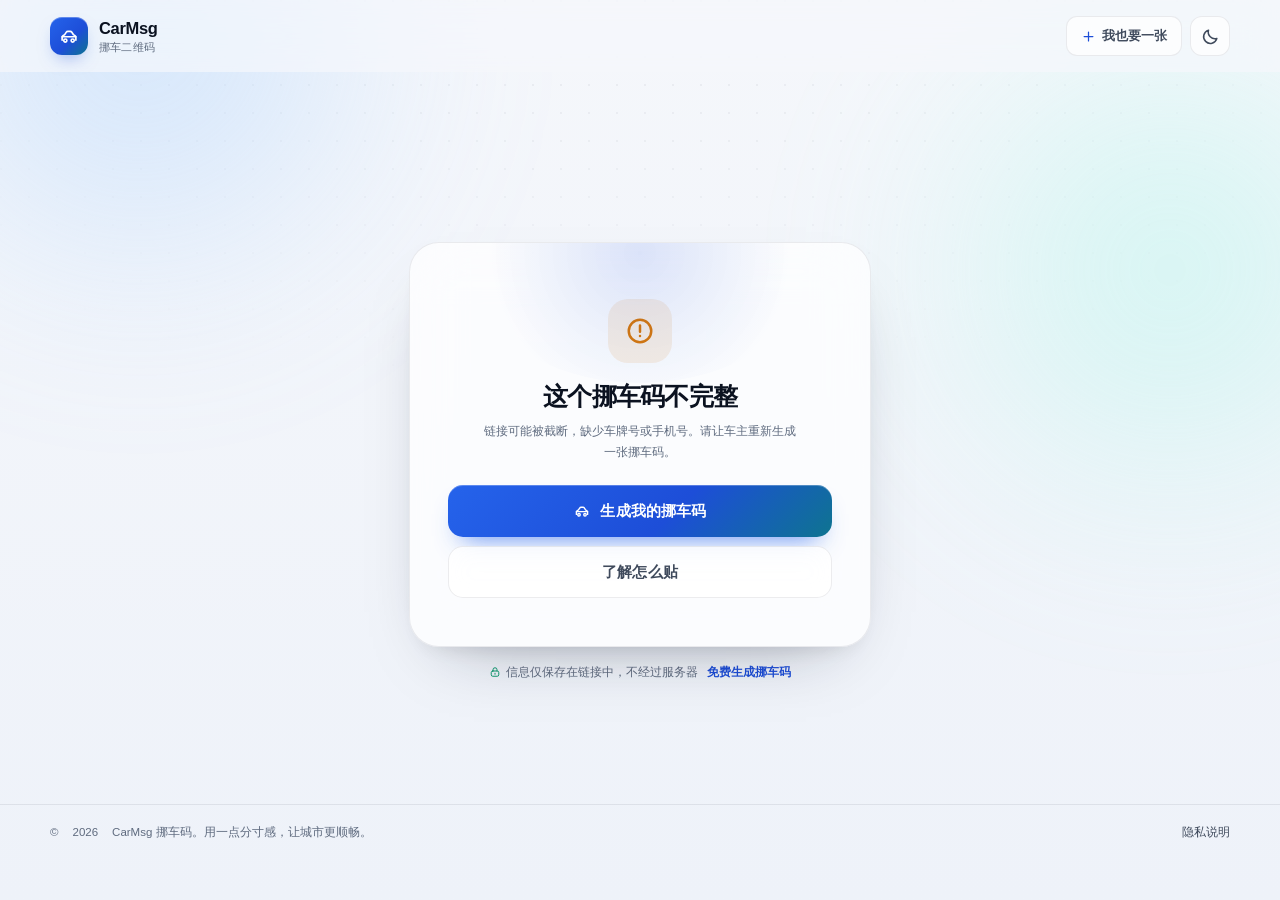
==== view.html @ 00df1654 "feat: refine layout and add city-level plate recognition - equalize form/preview cards and move expo" ====
<!DOCTYPE html>
<html lang="zh-CN">
<head>
  <meta charset="UTF-8">
  <meta name="viewport" content="width=device-width, initial-scale=1, viewport-fit=cover">
  <meta name="format-detection" content="telephone=no">
  <title>联系车主 · CarMsg 挪车码</title>
  <meta name="description" content="通过 CarMsg 挪车码联系车主。号码仅保存在链接中，不经过服务器。">
  <meta name="robots" content="noindex, nofollow">
  <meta name="color-scheme" content="light dark">
  <meta name="apple-mobile-web-app-capable" content="yes">
  <meta name="apple-mobile-web-app-title" content="CarMsg 挪车码">
  <meta name="theme-color" id="metaThemeColor" content="#f5f7fb">
  <meta name="referrer" content="no-referrer">
  <meta http-equiv="Content-Security-Policy" content="default-src 'self'; base-uri 'self'; form-action 'self'; img-src 'self' data: blob:; style-src 'self' 'unsafe-inline'; script-src 'self'; connect-src 'self'; font-src 'self'; object-src 'none'; media-src 'none'">
  <link rel="icon" href="assets/favicon.svg" type="image/svg+xml">
  <link rel="apple-touch-icon" href="assets/icons/apple-touch-icon.png">
  <link rel="manifest" href="manifest.webmanifest">
  <link rel="stylesheet" href="assets/css/base.css">
  <link rel="stylesheet" href="assets/css/view.css">
  <script src="assets/js/theme.js"></script>
  <script defer src="assets/js/common.js"></script>
  <script defer src="assets/js/view.js"></script>
</head>
<body>
  <a class="skip-link" href="#contactMain">跳到联系车主</a>

  <div class="page-bg" aria-hidden="true">
    <span class="orb orb-a"></span>
    <span class="orb orb-b"></span>
  </div>

  <svg class="svg-sprite" xmlns="http://www.w3.org/2000/svg" aria-hidden="true">
    <symbol id="i-car" viewBox="0 0 24 24" fill="none" stroke="currentColor" stroke-width="1.8" stroke-linecap="round" stroke-linejoin="round">
      <path d="M4.5 16.5v-3.1c0-.7.35-1.35.94-1.73l1.85-1.2 1.6-2.45A2.2 2.2 0 0 1 10.72 7h2.56a2.2 2.2 0 0 1 1.83.98l1.6 2.46 1.85 1.19c.6.38.94 1.04.94 1.73v3.14"/>
      <path d="M4.5 12.8h15"/>
      <circle cx="8" cy="17" r="1.7"/>
      <circle cx="16" cy="17" r="1.7"/>
    </symbol>
    <symbol id="i-phone" viewBox="0 0 24 24" fill="none" stroke="currentColor" stroke-width="1.9" stroke-linecap="round" stroke-linejoin="round">
      <path d="M6.6 3.5h2.2l1.4 4.2-2 1.4a13.5 13.5 0 0 0 6.7 6.7l1.4-2 4.2 1.4v2.2a2.6 2.6 0 0 1-2.8 2.6C10.3 19.3 4.7 13.7 4 6.3A2.6 2.6 0 0 1 6.6 3.5Z"/>
    </symbol>
    <symbol id="i-message" viewBox="0 0 24 24" fill="none" stroke="currentColor" stroke-width="1.9" stroke-linecap="round" stroke-linejoin="round">
      <path d="M20.5 12a8.5 8.5 0 0 1-12.4 7.6L3.5 20.5l.9-4.6A8.5 8.5 0 1 1 20.5 12Z"/>
      <path d="M8 12h.01M12 12h.01M16 12h.01"/>
    </symbol>
    <symbol id="i-copy" viewBox="0 0 24 24" fill="none" stroke="currentColor" stroke-width="1.9" stroke-linecap="round" stroke-linejoin="round">
      <rect x="9" y="9" width="11" height="11" rx="2.5"/>
      <path d="M5 15V6a2 2 0 0 1 2-2h9"/>
    </symbol>
    <symbol id="i-user-plus" viewBox="0 0 24 24" fill="none" stroke="currentColor" stroke-width="1.9" stroke-linecap="round" stroke-linejoin="round">
      <circle cx="9" cy="8" r="3.5"/>
      <path d="M2.8 20a6.2 6.2 0 0 1 12.4 0"/>
      <path d="M18.5 8v6M15.5 11h6"/>
    </symbol>
    <symbol id="i-eye" viewBox="0 0 24 24" fill="none" stroke="currentColor" stroke-width="1.9" stroke-linecap="round" stroke-linejoin="round">
      <path d="M2.5 12S6 5.5 12 5.5 21.5 12 21.5 12 18 18.5 12 18.5 2.5 12 2.5 12Z"/>
      <circle cx="12" cy="12" r="3"/>
    </symbol>
    <symbol id="i-eye-off" viewBox="0 0 24 24" fill="none" stroke="currentColor" stroke-width="1.9" stroke-linecap="round" stroke-linejoin="round">
      <path d="m3 3 18 18"/>
      <path d="M10.6 6.1A9.7 9.7 0 0 1 12 6c6 0 9.5 6 9.5 6a17.5 17.5 0 0 1-2.7 3.5"/>
      <path d="M6.2 6.2A17.8 17.8 0 0 0 2.5 12S6 18 12 18a9.6 9.6 0 0 0 4.2-.95"/>
      <path d="M9.9 9.9a3 3 0 0 0 4.2 4.2"/>
    </symbol>
    <symbol id="i-lock" viewBox="0 0 24 24" fill="none" stroke="currentColor" stroke-width="1.9" stroke-linecap="round" stroke-linejoin="round">
      <rect x="4.5" y="10" width="15" height="10.5" rx="3"/>
      <path d="M8 10V7.5a4 4 0 0 1 8 0V10"/>
      <path d="M12 14.5v2"/>
    </symbol>
    <symbol id="i-shield" viewBox="0 0 24 24" fill="none" stroke="currentColor" stroke-width="1.9" stroke-linecap="round" stroke-linejoin="round">
      <path d="M12 3.5 19 6v5.5c0 4.5-3 7.5-7 9-4-1.5-7-4.5-7-9V6l7-2.5Z"/>
      <path d="m8.8 12 2.1 2.1 4.3-4.3"/>
    </symbol>
    <symbol id="i-arrow-right" viewBox="0 0 24 24" fill="none" stroke="currentColor" stroke-width="2" stroke-linecap="round" stroke-linejoin="round">
      <path d="M4.5 12h15"/><path d="m14 6.5 5.5 5.5-5.5 5.5"/>
    </symbol>
    <symbol id="i-sun" viewBox="0 0 24 24" fill="none" stroke="currentColor" stroke-width="1.9" stroke-linecap="round" stroke-linejoin="round">
      <circle cx="12" cy="12" r="4"/>
      <path d="M12 2.5v2M12 19.5v2M2.5 12h2M19.5 12h2M5.3 5.3l1.4 1.4M17.3 17.3l1.4 1.4M18.7 5.3l-1.4 1.4M6.7 17.3l-1.4 1.4"/>
    </symbol>
    <symbol id="i-moon" viewBox="0 0 24 24" fill="none" stroke="currentColor" stroke-width="1.9" stroke-linecap="round" stroke-linejoin="round">
      <path d="M20 14.5A8.5 8.5 0 0 1 9.5 4a8.5 8.5 0 1 0 10.5 10.5Z"/>
    </symbol>
    <symbol id="i-alert" viewBox="0 0 24 24" fill="none" stroke="currentColor" stroke-width="2" stroke-linecap="round" stroke-linejoin="round">
      <circle cx="12" cy="12" r="9"/><path d="M12 7.5v5M12 16h.01"/>
    </symbol>
    <symbol id="i-plus" viewBox="0 0 24 24" fill="none" stroke="currentColor" stroke-width="2" stroke-linecap="round" stroke-linejoin="round">
      <path d="M12 5v14M5 12h14"/>
    </symbol>
    <symbol id="i-quote" viewBox="0 0 24 24" fill="currentColor" stroke="none">
      <path d="M10.2 6.5C7.4 7.4 5.8 9.5 5.8 12.2V17h5.4v-5.2H8.5c.1-1.5 1-2.6 2.7-3.2l-1-2.1Zm8 0c-2.8.9-4.4 3-4.4 5.7V17h5.4v-5.2h-2.7c.1-1.5 1-2.6 2.7-3.2l-1-2.1Z"/>
    </symbol>
  </svg>

  <header class="site-header">
    <div class="container header-inner">
      <a class="brand" href="./">
        <span class="brand-mark"><svg aria-hidden="true"><use href="#i-car"></use></svg></span>
        <span class="brand-copy">
          <span class="brand-name">CarMsg</span>
          <span class="brand-sub">挪车二维码</span>
        </span>
        <span class="sr-only">首页</span>
      </a>
      <div class="header-actions">
        <a class="header-cta" href="./" aria-label="我也要一张挪车码">
          <svg aria-hidden="true"><use href="#i-plus"></use></svg>
          <span>我也要一张</span>
        </a>
        <button class="icon-btn theme-toggle" type="button" data-theme-toggle aria-label="切换到深色模式" aria-pressed="false" title="切换到深色模式">
          <svg class="icon-moon" aria-hidden="true"><use href="#i-moon"></use></svg>
          <svg class="icon-sun" aria-hidden="true"><use href="#i-sun"></use></svg>
        </button>
      </div>
    </div>
  </header>

  <main class="contact-main" id="contactMain">
    <section class="contact-card" id="contactCard" aria-labelledby="contactTitle" hidden>
      <svg class="contact-watermark" aria-hidden="true"><use href="#i-car"></use></svg>

      <div class="contact-hero">
        <h1 class="plate-hero" id="contactTitle"><span id="plateText">粤B12345</span></h1>
        <p class="contact-sub">方便的话，请尽快联系车主挪车。</p>
        <p class="contact-owner" id="ownerLine" hidden>车主：<strong id="ownerText"></strong></p>
        <blockquote class="owner-note" id="noteBlock" hidden>
          <svg aria-hidden="true"><use href="#i-quote"></use></svg>
          <p id="noteText"></p>
        </blockquote>
      </div>

      <div class="contact-divider" aria-hidden="true"></div>

      <div class="phone-section">
        <span class="phone-label">车主电话</span>
        <div class="phone-row">
          <span class="phone-text" id="phoneText" aria-live="polite">138 **** 5678</span>
          <button class="phone-reveal" type="button" id="revealBtn" aria-label="显示完整号码" aria-pressed="false" title="显示完整号码">
            <svg class="icon-eye" aria-hidden="true"><use href="#i-eye"></use></svg>
            <svg class="icon-eye-off" aria-hidden="true"><use href="#i-eye-off"></use></svg>
          </button>
        </div>
        <p class="phone-hint">为保护隐私，号码默认脱敏显示</p>
      </div>

      <a class="call-button" id="callBtn" href="#">
        <span class="call-icon"><svg aria-hidden="true"><use href="#i-phone"></use></svg></span>
        <span class="call-copy">
          <strong>拨打电话</strong>
          <small>直接呼叫车主</small>
        </span>
        <svg class="call-arrow" aria-hidden="true"><use href="#i-arrow-right"></use></svg>
      </a>

      <div class="secondary-actions">
        <a class="action-tile" id="smsBtn" href="#">
          <svg aria-hidden="true"><use href="#i-message"></use></svg>
          <span>发短信</span>
        </a>
        <button class="action-tile" type="button" id="copyBtn">
          <svg aria-hidden="true"><use href="#i-copy"></use></svg>
          <span>复制号码</span>
        </button>
        <button class="action-tile" type="button" id="vcardBtn">
          <svg aria-hidden="true"><use href="#i-user-plus"></use></svg>
          <span>存联系人</span>
        </button>
      </div>

      <div class="sms-section">
        <div class="sms-head">
          <span>快捷短信</span>
          <small>选一句，发送时自动填好</small>
        </div>
        <div class="sms-chips" id="smsChips" role="group" aria-label="短信模板">
          <button class="sms-chip is-active" type="button" data-template="0" aria-pressed="true">挡住我了</button>
          <button class="sms-chip" type="button" data-template="1" aria-pressed="false">占用车位</button>
          <button class="sms-chip" type="button" data-template="2" aria-pressed="false">车窗未关</button>
          <button class="sms-chip" type="button" data-template="3" aria-pressed="false">车灯未关</button>
        </div>
        <p class="sms-preview"><span class="sms-preview-label">短信内容</span><span id="smsPreviewText" aria-live="polite"></span></p>
      </div>

      <div class="contact-tips">
        <svg aria-hidden="true"><use href="#i-shield"></use></svg>
        <p><strong>请文明沟通。</strong>恶意骚扰、辱骂或频繁呼叫可能承担法律责任。本页面信息由车主自行提供。</p>
      </div>
    </section>

    <section class="contact-card error-card" id="errorCard" aria-labelledby="errorTitle" hidden>
      <span class="error-icon"><svg aria-hidden="true"><use href="#i-alert"></use></svg></span>
      <h1 id="errorTitle">这个挪车码不完整</h1>
      <p id="errorText">链接可能被截断，或参数已经失效。请让车主重新生成一张挪车码。</p>
      <div class="error-actions">
        <a class="btn btn-primary" href="./">
          <svg aria-hidden="true"><use href="#i-car"></use></svg>生成我的挪车码
        </a>
        <a class="btn btn-ghost" href="./#guide">了解怎么贴</a>
      </div>
    </section>

    <div class="contact-footer-note">
      <svg aria-hidden="true"><use href="#i-lock"></use></svg>
      <span>信息仅保存在链接中，不经过服务器</span>
      <a href="./">免费生成挪车码</a>
    </div>
  </main>

  <footer class="view-footer">
    <div class="container">
      <p>© <span data-year>2026</span> CarMsg 挪车码。用一点分寸感，让城市更顺畅。</p>
      <p><a href="./#privacy">隐私说明</a></p>
    </div>
  </footer>

  <noscript>
    <div class="noscript-card">请启用 JavaScript，才能读取车主的联系信息。</div>
  </noscript>
</body>
</html>
---- assets/css/base.css ----
/* ==========================================================================
   CarMsg design system
   ========================================================================== */

:root {
  color-scheme: light;
  --bg: #f5f7fb;
  --bg-soft: #eef2f9;
  --surface: rgba(255, 255, 255, 0.72);
  --surface-strong: #ffffff;
  --surface-2: rgba(255, 255, 255, 0.56);
  --surface-3: #f7f9fc;
  --border: rgba(15, 23, 42, 0.08);
  --border-strong: rgba(15, 23, 42, 0.14);
  --text: #0b1220;
  --text-2: #3f4a5c;
  --muted: #5f6b7f;
  --brand: #1d4ed8;
  --amber: #f59e0b;
  --accent-grad: linear-gradient(135deg, #2563eb 0%, #1d4ed8 58%, #0e7490 100%);
  --success: #059669;
  --danger: #dc2626;
  --warning: #d97706;
  --ring: rgba(29, 78, 216, 0.16);
  --grid-dot: rgba(15, 23, 42, 0.12);
  --shadow-sm: 0 1px 2px rgba(15, 23, 42, 0.05), 0 4px 12px -6px rgba(15, 23, 42, 0.08);
  --shadow-md: 0 1px 2px rgba(15, 23, 42, 0.04), 0 18px 40px -24px rgba(15, 23, 42, 0.22);
  --shadow-lg: 0 30px 70px -40px rgba(15, 23, 42, 0.4), 0 12px 28px -18px rgba(15, 23, 42, 0.18);
  --radius-xl: 30px;
  --font-sans: -apple-system, BlinkMacSystemFont, "Segoe UI", "PingFang SC",
    "Hiragino Sans GB", "Microsoft YaHei", "Noto Sans SC", sans-serif;
  --font-mono: ui-monospace, "SF Mono", "SFMono-Regular", "Cascadia Code",
    "Roboto Mono", Menlo, Consolas, monospace;
  --ease: cubic-bezier(0.22, 1, 0.36, 1);
}

[data-theme="dark"] {
  color-scheme: dark;
  --bg: #070b14;
  --bg-soft: #0a1020;
  --surface: rgba(17, 25, 41, 0.72);
  --surface-strong: #101827;
  --surface-2: rgba(255, 255, 255, 0.045);
  --surface-3: rgba(255, 255, 255, 0.055);
  --border: rgba(255, 255, 255, 0.08);
  --border-strong: rgba(255, 255, 255, 0.15);
  --text: #e9eef8;
  --text-2: #bcc6d6;
  --muted: #8b98ad;
  --brand: #60a5fa;
  --amber: #fbbf24;
  --accent-grad: linear-gradient(135deg, #3b82f6 0%, #1d4ed8 58%, #0e7490 100%);
  --success: #34d399;
  --danger: #f87171;
  --ring: rgba(96, 165, 250, 0.2);
  --grid-dot: rgba(255, 255, 255, 0.1);
  --shadow-sm: 0 1px 2px rgba(0, 0, 0, 0.25), 0 4px 14px -6px rgba(0, 0, 0, 0.35);
  --shadow-md: 0 1px 2px rgba(0, 0, 0, 0.2), 0 22px 48px -28px rgba(0, 0, 0, 0.6);
  --shadow-lg: 0 40px 90px -45px rgba(0, 0, 0, 0.8), 0 14px 32px -20px rgba(0, 0, 0, 0.5);
}

*,
*::before,
*::after {
  box-sizing: border-box;
}

* {
  margin: 0;
}

html {
  -webkit-text-size-adjust: 100%;
  scroll-behavior: smooth;
  scroll-padding-top: calc(96px + env(safe-area-inset-top));
  scroll-padding-bottom: 24px;
}

body {
  min-height: 100svh;
  padding-left: env(safe-area-inset-left);
  padding-right: env(safe-area-inset-right);
  overflow-x: hidden;
  overscroll-behavior-y: contain;
  background: var(--bg);
  color: var(--text);
  font-family: var(--font-sans);
  font-size: 16px;
  line-height: 1.6;
  -webkit-font-smoothing: antialiased;
  -moz-osx-font-smoothing: grayscale;
  text-rendering: optimizeLegibility;
}

body.is-locked {
  overflow: hidden;
}

h1,
h2,
h3,
h4 {
  font-weight: 750;
  letter-spacing: -0.025em;
  line-height: 1.24;
  text-wrap: balance;
}

p {
  text-wrap: pretty;
}

img,
svg,
canvas {
  display: block;
  max-width: 100%;
}

button,
input,
textarea,
select {
  font: inherit;
  color: inherit;
}

button {
  padding: 0;
  border: 0;
  background: none;
  cursor: pointer;
}

a {
  color: inherit;
  text-decoration: none;
}

ul,
ol {
  list-style: none;
  padding: 0;
}

[hidden] {
  display: none !important;
}

::selection {
  background: rgba(37, 99, 235, 0.2);
}

:focus-visible {
  outline: 2px solid var(--brand);
  outline-offset: 3px;
  border-radius: 4px;
}

/* --------------------------------------------------------------------------
   Background
   -------------------------------------------------------------------------- */

.page-bg {
  position: fixed;
  z-index: -2;
  inset: 0;
  overflow: hidden;
  background: linear-gradient(180deg, var(--bg) 0%, var(--bg-soft) 100%);
  pointer-events: none;
}

.page-bg::before {
  content: "";
  position: absolute;
  inset: 0;
  background-image: radial-gradient(circle at 1px 1px, var(--grid-dot) 1px, transparent 0);
  background-size: 28px 28px;
  opacity: 0.5;
  -webkit-mask-image: radial-gradient(ellipse 95% 65% at 50% 0%, #000 0%, transparent 74%);
  mask-image: radial-gradient(ellipse 95% 65% at 50% 0%, #000 0%, transparent 74%);
}

.orb {
  position: absolute;
  border-radius: 50%;
  filter: blur(90px);
  opacity: 0.42;
  animation: orb-float 22s ease-in-out infinite alternate;
}

.orb-a {
  top: -280px;
  left: -180px;
  width: 640px;
  height: 640px;
  background: radial-gradient(circle, #93c5fd 0%, rgba(147, 197, 253, 0) 68%);
}

.orb-b {
  top: -40px;
  right: -200px;
  width: 620px;
  height: 620px;
  background: radial-gradient(circle, #99f6e4 0%, rgba(153, 246, 228, 0) 68%);
  animation-delay: -9s;
}

[data-theme="dark"] .orb {
  opacity: 0.16;
}

@keyframes orb-float {
  to {
    transform: translate3d(70px, 50px, 0) scale(1.08);
  }
}

/* --------------------------------------------------------------------------
   Layout primitives
   -------------------------------------------------------------------------- */

.container {
  width: min(1180px, calc(100% - 48px));
  margin-inline: auto;
}

.skip-link {
  position: fixed;
  top: calc(12px + env(safe-area-inset-top));
  left: calc(12px + env(safe-area-inset-left));
  z-index: 200;
  padding: 10px 16px;
  border-radius: 10px;
  background: var(--text);
  color: var(--bg);
  font-size: 13px;
  font-weight: 600;
  transform: translateY(-160%);
  transition: transform 0.2s var(--ease);
}

.skip-link:focus {
  transform: translateY(0);
}

.svg-sprite {
  position: absolute;
  width: 0;
  height: 0;
  overflow: hidden;
}

.sr-only {
  position: absolute !important;
  width: 1px !important;
  height: 1px !important;
  padding: 0 !important;
  margin: -1px !important;
  overflow: hidden !important;
  clip: rect(0, 0, 0, 0) !important;
  white-space: nowrap !important;
  border: 0 !important;
}

/* --------------------------------------------------------------------------
   Header
   -------------------------------------------------------------------------- */

.site-header {
  position: sticky;
  top: 0;
  z-index: 60;
  padding-top: env(safe-area-inset-top);
}

.site-header::before {
  content: "";
  position: absolute;
  inset: 0;
  border-bottom: 1px solid transparent;
  background: rgba(245, 247, 251, 0.78);
  background: color-mix(in srgb, var(--bg) 72%, transparent);
  -webkit-backdrop-filter: blur(18px) saturate(1.4);
  backdrop-filter: blur(18px) saturate(1.4);
  transition: border-color 0.3s ease, box-shadow 0.3s ease;
}

[data-theme="dark"] .site-header::before {
  background: rgba(7, 11, 20, 0.78);
  background: color-mix(in srgb, var(--bg) 72%, transparent);
}

.site-header.is-scrolled::before {
  border-bottom-color: var(--border);
  box-shadow: 0 12px 32px -28px rgba(15, 23, 42, 0.4);
}

.header-inner {
  position: relative;
  display: flex;
  align-items: center;
  justify-content: space-between;
  gap: 24px;
  height: 72px;
}

.brand {
  display: inline-flex;
  align-items: center;
  gap: 11px;
  min-width: 0;
  font-weight: 800;
}

.brand-mark {
  display: grid;
  flex: none;
  place-items: center;
  width: 38px;
  height: 38px;
  border-radius: 12px;
  background: var(--accent-grad);
  box-shadow: 0 8px 18px -8px rgba(29, 78, 216, 0.55), inset 0 1px 0 rgba(255, 255, 255, 0.28);
}

.brand-mark svg {
  width: 22px;
  height: 22px;
  color: #fff;
}

.brand-copy {
  display: flex;
  flex-direction: column;
  line-height: 1.1;
}

.brand-name {
  font-size: 16.5px;
  letter-spacing: -0.02em;
}

.brand-sub {
  margin-top: 3px;
  color: var(--muted);
  font-size: 11px;
  font-weight: 550;
  letter-spacing: 0.02em;
}

.nav {
  display: flex;
  align-items: center;
  gap: 8px;
}

.nav a {
  padding: 8px 14px;
  border-radius: 999px;
  color: var(--muted);
  font-size: 13.5px;
  font-weight: 550;
  transition: color 0.2s ease, background-color 0.2s ease;
}

.nav a:hover {
  color: var(--text);
  background: var(--surface-2);
}

.header-actions {
  display: flex;
  align-items: center;
  gap: 8px;
}

.icon-btn {
  display: grid;
  position: relative;
  place-items: center;
  width: 40px;
  height: 40px;
  border: 1px solid var(--border);
  border-radius: 12px;
  background: var(--surface);
  color: var(--text-2);
  transition: transform 0.2s var(--ease), color 0.2s ease, box-shadow 0.2s ease,
    border-color 0.2s ease;
}

.icon-btn:hover {
  transform: translateY(-1px);
  border-color: var(--border-strong);
  color: var(--text);
  box-shadow: var(--shadow-sm);
}

.icon-btn:active {
  transform: scale(0.96);
}

.icon-btn svg {
  width: 19px;
  height: 19px;
}

.theme-toggle .icon-sun {
  display: none;
}

.theme-toggle .icon-moon {
  display: block;
}

[data-theme="dark"] .theme-toggle .icon-sun {
  display: block;
}

[data-theme="dark"] .theme-toggle .icon-moon {
  display: none;
}

.theme-toggle.is-turning svg {
  animation: theme-turn 0.45s var(--ease);
}

@keyframes theme-turn {
  from {
    transform: rotate(-35deg) scale(0.7);
    opacity: 0;
  }
  to {
    transform: none;
    opacity: 1;
  }
}

/* --------------------------------------------------------------------------
   Buttons
   -------------------------------------------------------------------------- */

.btn {
  position: relative;
  display: inline-flex;
  align-items: center;
  justify-content: center;
  gap: 9px;
  min-height: 52px;
  padding: 0 22px;
  overflow: hidden;
  border-radius: 15px;
  font-size: 14.5px;
  font-weight: 650;
  letter-spacing: 0.01em;
  white-space: nowrap;
  transition: transform 0.22s var(--ease), box-shadow 0.22s ease, background-color 0.2s ease,
    border-color 0.2s ease, color 0.2s ease, opacity 0.2s ease;
}

.btn svg {
  flex: none;
  width: 18px;
  height: 18px;
}

.btn-primary {
  background: var(--accent-grad);
  color: #fff;
  box-shadow: 0 14px 26px -14px rgba(37, 99, 235, 0.8), inset 0 1px 0 rgba(255, 255, 255, 0.26);
}

.btn-primary::after {
  content: "";
  position: absolute;
  inset: 0;
  background: linear-gradient(110deg, transparent 28%, rgba(255, 255, 255, 0.3) 50%, transparent 72%);
  transform: translateX(-130%);
  transition: transform 0.75s var(--ease);
}

.btn-primary:hover {
  transform: translateY(-2px);
  box-shadow: 0 20px 34px -16px rgba(37, 99, 235, 0.85), inset 0 1px 0 rgba(255, 255, 255, 0.26);
}

.btn-primary:hover::after {
  transform: translateX(130%);
}

.btn-primary:active {
  transform: translateY(0) scale(0.995);
}

.btn-ghost {
  border: 1px solid var(--border);
  background: var(--surface);
  color: var(--text-2);
  -webkit-backdrop-filter: blur(12px);
  backdrop-filter: blur(12px);
}

.btn-ghost:hover {
  transform: translateY(-1px);
  border-color: var(--border-strong);
  color: var(--text);
  box-shadow: var(--shadow-sm);
}

.btn-ghost:active {
  transform: scale(0.985);
}

.btn-quiet {
  display: inline-flex;
  align-items: center;
  justify-content: center;
  gap: 6px;
  min-height: 40px;
  padding: 0 13px;
  border-radius: 11px;
  color: var(--muted);
  font-size: 12.5px;
  white-space: nowrap;
}

.btn-quiet svg {
  width: 15px;
  height: 15px;
}

.btn-quiet:hover {
  background: var(--surface-2);
  color: var(--text);
  transform: none;
  box-shadow: none;
}

.btn-quiet.is-danger {
  color: var(--danger);
}

.btn:disabled {
  opacity: 0.4;
  cursor: not-allowed;
  transform: none !important;
  box-shadow: none;
}

.btn[aria-busy="true"] {
  cursor: progress;
  opacity: 0.9;
}

.btn:disabled::after {
  display: none;
}

.btn-sm {
  min-height: 42px;
  padding: 0 16px;
  border-radius: 12px;
  font-size: 13px;
}

.btn-block {
  width: 100%;
}

/* --------------------------------------------------------------------------
   Surfaces, badges and typography helpers
   -------------------------------------------------------------------------- */

.panel {
  position: relative;
  padding: clamp(22px, 3vw, 34px);
  border: 1px solid var(--border);
  border-radius: var(--radius-xl);
  background: var(--surface);
  box-shadow: var(--shadow-md);
  -webkit-backdrop-filter: blur(24px) saturate(1.25);
  backdrop-filter: blur(24px) saturate(1.25);
}

.panel-head {
  display: flex;
  align-items: flex-start;
  justify-content: space-between;
  gap: 16px;
  margin-bottom: 24px;
}

.panel-title {
  font-size: clamp(20px, 2.2vw, 23px);
  letter-spacing: -0.03em;
}

.panel-sub {
  margin-top: 5px;
  color: var(--muted);
  font-size: 12.5px;
  line-height: 1.6;
}

.pill {
  display: inline-flex;
  align-items: center;
  gap: 7px;
  padding: 6px 11px;
  border: 1px solid var(--border);
  border-radius: 999px;
  background: var(--surface-2);
  color: var(--muted);
  font-size: 12px;
  font-weight: 600;
  white-space: nowrap;
}

.pill-dot {
  width: 6px;
  height: 6px;
  border-radius: 50%;
  background: var(--success);
}

.pill-dot.is-live {
  box-shadow: 0 0 0 0 rgba(16, 185, 129, 0.45);
  animation: ping 2.2s cubic-bezier(0, 0, 0.2, 1) infinite;
}

@keyframes ping {
  60%,
  100% {
    box-shadow: 0 0 0 7px rgba(16, 185, 129, 0);
  }
}

.section {
  margin-top: clamp(52px, 8vw, 92px);
}

.section-head {
  display: flex;
  align-items: flex-end;
  justify-content: space-between;
  gap: 24px;
  margin-bottom: 24px;
}

.section-head h2 {
  font-size: clamp(24px, 3.2vw, 34px);
  letter-spacing: -0.035em;
}

.section-head p {
  max-width: 520px;
  margin-top: 8px;
  color: var(--muted);
  font-size: 14px;
  line-height: 1.75;
}

/* --------------------------------------------------------------------------
   Forms
   -------------------------------------------------------------------------- */

.field {
  min-width: 0;
}

.field + .field {
  margin-top: 18px;
}

.field-label {
  display: flex;
  align-items: baseline;
  justify-content: space-between;
  gap: 10px;
  margin-bottom: 8px;
}

.field-label label {
  color: var(--text);
  font-size: 13.5px;
  font-weight: 650;
}

.field-hint {
  color: var(--muted);
  font-size: 12px;
  font-weight: 450;
}

.optional {
  margin-left: 5px;
  color: var(--muted);
  font-size: 12px;
  font-weight: 500;
}

.input-wrap {
  position: relative;
  display: flex;
  align-items: center;
  height: 54px;
  border: 1px solid var(--border-strong);
  border-radius: 14px;
  background: var(--surface-3);
  transition: border-color 0.2s ease, box-shadow 0.2s ease, background-color 0.2s ease;
}

.input-wrap:hover {
  border-color: rgba(15, 23, 42, 0.22);
}

[data-theme="dark"] .input-wrap:hover {
  border-color: rgba(255, 255, 255, 0.22);
}

.input-wrap:focus-within {
  border-color: var(--brand);
  border-color: color-mix(in srgb, var(--brand) 62%, transparent);
  background: var(--surface-strong);
  box-shadow: 0 0 0 4px var(--ring);
}

.input-wrap.is-invalid {
  border-color: var(--danger);
  border-color: color-mix(in srgb, var(--danger) 70%, transparent);
  box-shadow: 0 0 0 3px color-mix(in srgb, var(--danger) 12%, transparent);
}

.input-wrap.is-valid {
  border-color: var(--success);
  border-color: color-mix(in srgb, var(--success) 48%, transparent);
}

.input-icon {
  position: absolute;
  left: 16px;
  width: 19px;
  height: 19px;
  color: var(--muted);
  pointer-events: none;
  transition: color 0.2s ease;
}

.input-wrap:focus-within .input-icon {
  color: var(--brand);
}

.input-wrap input {
  width: 100%;
  height: 100%;
  padding: 0 16px 0 46px;
  border: 0;
  outline: 0;
  background: transparent;
  font-size: 15.5px;
  font-weight: 550;
  letter-spacing: 0.015em;
}

.input-wrap input::placeholder {
  color: var(--muted);
  font-weight: 400;
  opacity: 0.66;
}

.input-wrap input:-webkit-autofill,
.input-wrap input:-webkit-autofill:hover,
.input-wrap input:-webkit-autofill:focus,
.textarea-wrap textarea:-webkit-autofill {
  -webkit-text-fill-color: var(--text);
  -webkit-box-shadow: 0 0 0 1000px var(--surface-strong) inset;
  transition: background-color 5000s ease-in-out 0s;
}

.input-wrap.has-prefix input {
  padding-left: 67px;
}

.input-prefix {
  position: absolute;
  left: 15px;
  padding-right: 11px;
  border-right: 1px solid var(--border);
  color: var(--muted);
  font-size: 13.5px;
  font-weight: 600;
  letter-spacing: 0.02em;
  pointer-events: none;
}

.plate-region {
  margin-top: 7px;
  color: var(--muted);
  font-size: 12px;
  line-height: 1.5;
}

.plate-region svg {
  display: inline-block;
  width: 14px;
  height: 14px;
  margin-right: 3px;
  vertical-align: -2px;
  color: var(--brand);
}

.plate-region span {
  margin-right: 4px;
}

.plate-region strong {
  color: var(--brand);
  font-weight: 600;
  overflow-wrap: anywhere;
}

.field-msg {
  display: none;
  align-items: center;
  gap: 6px;
  margin-top: 7px;
  color: var(--danger);
  font-size: 11.5px;
  line-height: 1.5;
}

.field-msg.is-visible {
  display: flex;
  animation: msg-in 0.2s var(--ease);
}

.field-msg svg {
  flex: none;
  width: 13px;
  height: 13px;
}

@keyframes msg-in {
  from {
    opacity: 0;
    transform: translateY(-3px);
  }
  to {
    opacity: 1;
    transform: none;
  }
}

.textarea-wrap {
  position: relative;
  padding: 12px 14px;
  border: 1px solid var(--border-strong);
  border-radius: 14px;
  background: var(--surface-3);
  transition: border-color 0.2s ease, box-shadow 0.2s ease, background-color 0.2s ease;
}

.textarea-wrap:focus-within {
  border-color: color-mix(in srgb, var(--brand) 62%, transparent);
  background: var(--surface-strong);
  box-shadow: 0 0 0 4px var(--ring);
}

.textarea-wrap textarea {
  display: block;
  width: 100%;
  height: 54px;
  padding: 0;
  resize: none;
  border: 0;
  outline: 0;
  background: transparent;
  font-size: 13.5px;
  line-height: 1.7;
}

.textarea-wrap textarea::placeholder {
  color: var(--muted);
  opacity: 0.66;
}

.chips {
  display: grid;
  grid-template-columns: repeat(4, minmax(0, 1fr));
  gap: 8px;
  margin-top: 9px;
}

.chip {
  display: inline-flex;
  align-items: center;
  justify-content: center;
  min-height: 34px;
  padding: 6px 11px;
  border: 1px solid var(--border);
  border-radius: 999px;
  background: var(--surface-2);
  color: var(--muted);
  font-size: 12px;
  font-weight: 500;
  transition: color 0.18s ease, border-color 0.18s ease, background-color 0.18s ease,
    transform 0.18s var(--ease);
}

.chip:active {
  transform: scale(0.97);
}

.chip:hover {
  border-color: var(--border-strong);
  color: var(--text);
}

.chip.is-active {
  border-color: color-mix(in srgb, var(--brand) 30%, transparent);
  background: color-mix(in srgb, var(--brand) 9%, transparent);
  color: var(--brand);
}

.counter {
  color: var(--muted);
  font-size: 12px;
  font-variant-numeric: tabular-nums;
  letter-spacing: 0.04em;
}

.counter.is-full {
  color: var(--warning);
}

/* --------------------------------------------------------------------------
   Feedback
   -------------------------------------------------------------------------- */

.toast-region {
  position: fixed;
  z-index: 120;
  bottom: calc(26px + env(safe-area-inset-bottom));
  left: 50%;
  display: flex;
  flex-direction: column;
  align-items: center;
  gap: 8px;
  width: max-content;
  max-width: calc(100% - 32px);
  pointer-events: none;
  transform: translateX(-50%);
}

.toast {
  display: flex;
  align-items: center;
  gap: 9px;
  padding: 11px 17px;
  border: 1px solid rgba(255, 255, 255, 0.1);
  border-radius: 13px;
  background: rgba(12, 18, 32, 0.92);
  box-shadow: 0 22px 46px -22px rgba(0, 0, 0, 0.65);
  color: #fff;
  font-size: 13px;
  line-height: 1.45;
  opacity: 0;
  transform: translateY(12px) scale(0.97);
  transition: opacity 0.28s var(--ease), transform 0.28s var(--ease);
  -webkit-backdrop-filter: blur(14px);
  backdrop-filter: blur(14px);
}

.toast.is-visible {
  opacity: 1;
  transform: none;
}

.toast-icon {
  display: grid;
  flex: none;
  place-items: center;
  width: 17px;
  height: 17px;
  color: #6ee7b7;
}

.toast-icon svg {
  width: 17px;
  height: 17px;
}

.toast-error .toast-icon {
  color: #fca5a5;
}

.toast-info .toast-icon {
  color: #93c5fd;
}

[data-theme="dark"] .toast {
  border-color: rgba(15, 23, 42, 0.08);
  background: rgba(248, 250, 252, 0.95);
  color: #0f172a;
}

[data-theme="dark"] .toast-icon {
  color: #059669;
}

[data-theme="dark"] .toast-error .toast-icon {
  color: #dc2626;
}

[data-theme="dark"] .toast-info .toast-icon {
  color: #2563eb;
}

.offline-banner {
  position: fixed;
  z-index: 90;
  top: calc(84px + env(safe-area-inset-top));
  left: 50%;
  display: flex;
  align-items: center;
  gap: 8px;
  padding: 9px 15px;
  border: 1px solid var(--border);
  border-radius: 999px;
  background: var(--surface-strong);
  box-shadow: var(--shadow-md);
  color: var(--text-2);
  font-size: 12px;
  font-weight: 550;
  opacity: 0;
  pointer-events: none;
  transform: translate(-50%, -8px);
  transition: opacity 0.25s ease, transform 0.25s var(--ease);
}

.offline-banner.is-visible {
  opacity: 1;
  transform: translate(-50%, 0);
}

.offline-banner svg {
  width: 15px;
  height: 15px;
  color: var(--warning);
}

/* --------------------------------------------------------------------------
   Footer
   -------------------------------------------------------------------------- */

.site-footer {
  margin-top: clamp(64px, 9vw, 112px);
  border-top: 1px solid var(--border);
  padding: 38px 0 max(42px, env(safe-area-inset-bottom));
}

.footer-inner {
  display: flex;
  align-items: flex-start;
  justify-content: space-between;
  gap: 28px;
  flex-wrap: wrap;
}

.footer-brand {
  display: flex;
  align-items: center;
  gap: 10px;
}

.footer-brand .brand-mark {
  width: 32px;
  height: 32px;
  border-radius: 10px;
  box-shadow: none;
}

.footer-brand .brand-mark svg {
  width: 18px;
  height: 18px;
}

.footer-brand strong {
  font-size: 14px;
  letter-spacing: -0.01em;
}

.footer-brand span {
  display: block;
  margin-top: 2px;
  color: var(--muted);
  font-size: 11px;
  letter-spacing: 0.06em;
}

.footer-note {
  max-width: 420px;
  color: var(--muted);
  font-size: 12px;
  line-height: 1.75;
}

.footer-links {
  display: flex;
  align-items: center;
  gap: 18px;
  color: var(--muted);
  font-size: 12.5px;
}

.footer-links a {
  transition: color 0.2s ease;
}

.footer-links a:hover {
  color: var(--text);
}

.footer-bottom {
  display: flex;
  align-items: center;
  justify-content: space-between;
  gap: 16px;
  flex-wrap: wrap;
  margin-top: 28px;
  padding-top: 20px;
  border-top: 1px dashed var(--border);
  color: var(--muted);
  font-size: 12px;
}

/* --------------------------------------------------------------------------
   Motion utilities
   -------------------------------------------------------------------------- */

.js [data-reveal] {
  opacity: 0;
  translate: 0 18px;
  transition: opacity 0.7s var(--ease), translate 0.7s var(--ease);
}

.js [data-reveal].is-in {
  opacity: 1;
  translate: 0 0;
}

@media (prefers-reduced-motion: reduce) {
  html {
    scroll-behavior: auto;
  }

  *,
  *::before,
  *::after {
    animation-duration: 0.01ms !important;
    animation-iteration-count: 1 !important;
    transition-duration: 0.01ms !important;
    scroll-behavior: auto !important;
  }

  .js [data-reveal] {
    opacity: 1;
    translate: none;
  }
}

/* --------------------------------------------------------------------------
   Responsive
   -------------------------------------------------------------------------- */

@media (max-width: 760px) {
  .container {
    width: calc(100% - 32px);
  }

  .orb {
    filter: blur(64px);
    opacity: 0.3;
    animation: none;
  }

  .header-inner {
    height: 64px;
  }

  .nav {
    display: none;
  }

  .brand-sub {
    display: none;
  }

  .brand-mark {
    width: 34px;
    height: 34px;
    border-radius: 11px;
  }

  .brand-name {
    font-size: 15.5px;
  }

  .icon-btn {
    width: 38px;
    height: 38px;
  }

  .section-head {
    align-items: flex-start;
    flex-direction: column;
    gap: 12px;
  }

  .footer-inner {
    flex-direction: column;
    gap: 18px;
  }

  .footer-bottom {
    margin-top: 20px;
  }
}
---- assets/css/view.css ----
/* ==========================================================================
   Contact page (what a visitor sees after scanning)
   ========================================================================== */

.header-cta {
  display: inline-flex;
  align-items: center;
  gap: 6px;
  min-height: 40px;
  padding: 0 14px;
  border: 1px solid var(--border);
  border-radius: 11px;
  background: var(--surface);
  color: var(--text-2);
  font-size: 12.5px;
  font-weight: 600;
  white-space: nowrap;
  -webkit-backdrop-filter: blur(12px);
  backdrop-filter: blur(12px);
  transition: transform 0.2s var(--ease), color 0.2s ease, border-color 0.2s ease,
    box-shadow 0.2s ease;
}

.header-cta svg {
  width: 15px;
  height: 15px;
  color: var(--brand);
}

.header-cta:hover {
  transform: translateY(-1px);
  border-color: var(--border-strong);
  color: var(--text);
  box-shadow: var(--shadow-sm);
}

.contact-main {
  display: flex;
  flex-direction: column;
  align-items: center;
  justify-content: center;
  min-height: calc(100svh - 72px - 96px);
  padding: clamp(34px, 6vw, 68px) 16px 20px;
}

.contact-card {
  position: relative;
  width: min(462px, 100%);
  overflow: hidden;
  padding: clamp(26px, 4.5vw, 38px);
  border: 1px solid var(--border);
  border-radius: 30px;
  background: var(--surface);
  box-shadow: var(--shadow-lg);
  animation: card-in 0.7s var(--ease) both;
  -webkit-backdrop-filter: blur(26px) saturate(1.25);
  backdrop-filter: blur(26px) saturate(1.25);
}

.contact-card::before {
  content: "";
  position: absolute;
  top: -120px;
  left: 50%;
  width: 360px;
  height: 260px;
  border-radius: 50%;
  background: radial-gradient(circle, color-mix(in srgb, var(--brand) 15%, transparent), transparent 68%);
  pointer-events: none;
  transform: translateX(-50%);
}

@keyframes card-in {
  from {
    opacity: 0;
    transform: translateY(18px) scale(0.99);
  }
  to {
    opacity: 1;
    transform: none;
  }
}

.contact-watermark {
  position: absolute;
  top: 16px;
  right: 10px;
  width: 128px;
  height: 128px;
  color: var(--text);
  opacity: 0.035;
  pointer-events: none;
}

[data-theme="dark"] .contact-watermark {
  opacity: 0.05;
}

.contact-hero {
  position: relative;
  z-index: 1;
  text-align: center;
}

.plate-hero {
  display: flex;
  align-items: center;
  justify-content: center;
  width: fit-content;
  max-width: 100%;
  margin: 4px auto 10px;
  padding: 5px 18px 6px;
  border: 2px solid rgba(255, 255, 255, 0.58);
  border-radius: 10px;
  background: linear-gradient(180deg, #1e40af 0%, #1d4ed8 100%);
  box-shadow: 0 16px 30px -16px rgba(30, 64, 175, 0.75), 0 0 0 1px rgba(30, 64, 175, 0.16),
    inset 0 0 0 1px rgba(15, 23, 42, 0.1);
  color: #fff;
  font-size: clamp(26px, 7.5vw, 35px);
  font-weight: 800;
  font-variant-numeric: tabular-nums;
  letter-spacing: 0.09em;
  line-height: 1.3;
  white-space: nowrap;
}

.contact-sub {
  color: var(--muted);
  font-size: 12.5px;
  line-height: 1.7;
}

.contact-owner {
  margin-top: 7px;
  color: var(--muted);
  font-size: 12px;
}

.contact-owner strong {
  color: var(--text-2);
  font-weight: 650;
}

.owner-note {
  position: relative;
  margin: 16px 0 0;
  padding: 11px 14px 11px 34px;
  border: 1px solid rgba(29, 78, 216, 0.14);
  border-color: color-mix(in srgb, var(--brand) 14%, transparent);
  border-radius: 12px;
  background: rgba(29, 78, 216, 0.06);
  background: color-mix(in srgb, var(--brand) 6%, transparent);
  color: var(--text-2);
  font-size: 12px;
  line-height: 1.7;
  text-align: left;
}

.owner-note svg {
  position: absolute;
  top: 12px;
  left: 13px;
  width: 14px;
  height: 14px;
  color: var(--brand);
  opacity: 0.6;
}

.owner-note p {
  overflow-wrap: anywhere;
}

.contact-divider {
  height: 1px;
  margin: 22px 0 18px;
  background: linear-gradient(90deg, transparent, var(--border) 14%, var(--border) 86%, transparent);
}

.phone-section {
  text-align: center;
}

.phone-label {
  color: var(--muted);
  font-size: 11px;
  font-weight: 700;
  letter-spacing: 0.16em;
  text-transform: uppercase;
}

.phone-row {
  display: flex;
  align-items: center;
  justify-content: center;
  gap: 7px;
  margin-top: 5px;
}

.phone-text {
  color: var(--text);
  font-family: var(--font-mono);
  font-size: 20px;
  font-weight: 600;
  font-variant-numeric: tabular-nums;
  letter-spacing: 0.05em;
}

.phone-reveal {
  display: grid;
  place-items: center;
  width: 40px;
  height: 40px;
  border: 1px solid var(--border);
  border-radius: 10px;
  background: var(--surface-2);
  color: var(--muted);
  transition: color 0.2s ease, background-color 0.2s ease, border-color 0.2s ease;
}

.phone-reveal:hover {
  border-color: var(--border-strong);
  background: var(--surface);
  color: var(--brand);
}

.phone-reveal svg {
  width: 16px;
  height: 16px;
}

.phone-reveal .icon-eye-off {
  display: none;
}

.phone-reveal[aria-pressed="true"] .icon-eye {
  display: none;
}

.phone-reveal[aria-pressed="true"] .icon-eye-off {
  display: block;
}

.phone-hint {
  margin-top: 4px;
  color: var(--muted);
  font-size: 11.5px;
}

.call-button {
  position: relative;
  display: flex;
  align-items: center;
  gap: 12px;
  min-height: 66px;
  margin-top: 18px;
  padding: 13px 18px 13px 14px;
  overflow: hidden;
  border-radius: 18px;
  background: var(--accent-grad);
  box-shadow: 0 20px 38px -20px rgba(37, 99, 235, 0.85), inset 0 1px 0 rgba(255, 255, 255, 0.26);
  color: #fff;
  transition: transform 0.22s var(--ease), box-shadow 0.22s ease;
}

.call-button::after {
  content: "";
  position: absolute;
  inset: 0;
  background: linear-gradient(110deg, transparent 30%, rgba(255, 255, 255, 0.28) 50%, transparent 70%);
  transform: translateX(-130%);
  transition: transform 0.8s var(--ease);
}

.call-button:hover {
  transform: translateY(-2px);
  box-shadow: 0 26px 46px -22px rgba(37, 99, 235, 0.9), inset 0 1px 0 rgba(255, 255, 255, 0.26);
}

.call-button:hover::after {
  transform: translateX(130%);
}

.call-button:active {
  transform: scale(0.995);
}

.call-icon {
  display: grid;
  flex: none;
  place-items: center;
  width: 42px;
  height: 42px;
  border: 1px solid rgba(255, 255, 255, 0.2);
  border-radius: 13px;
  background: rgba(255, 255, 255, 0.16);
}

.call-icon svg {
  width: 20px;
  height: 20px;
}

.call-copy {
  display: flex;
  flex: 1;
  flex-direction: column;
  line-height: 1.25;
  text-align: left;
}

.call-copy strong {
  font-size: 16px;
  font-weight: 700;
  letter-spacing: 0.02em;
}

.call-copy small {
  margin-top: 2px;
  color: rgba(255, 255, 255, 0.7);
  font-size: 9.5px;
}

.call-arrow {
  flex: none;
  width: 18px;
  height: 18px;
  color: rgba(255, 255, 255, 0.8);
}

.secondary-actions {
  display: grid;
  grid-template-columns: repeat(3, minmax(0, 1fr));
  gap: 8px;
  margin-top: 9px;
}

.action-tile {
  display: flex;
  flex-direction: column;
  align-items: center;
  justify-content: center;
  gap: 5px;
  min-height: 58px;
  padding: 9px 6px;
  border: 1px solid var(--border);
  border-radius: 13px;
  background: var(--surface-2);
  color: var(--text-2);
  font-size: 12px;
  font-weight: 550;
  transition: transform 0.2s var(--ease), border-color 0.2s ease, background-color 0.2s ease,
    box-shadow 0.2s ease, color 0.2s ease;
}

.action-tile svg {
  width: 17px;
  height: 17px;
  color: var(--brand);
}

.action-tile:hover {
  transform: translateY(-1px);
  border-color: var(--border-strong);
  background: var(--surface);
  box-shadow: var(--shadow-sm);
  color: var(--text);
}

.action-tile:active {
  transform: scale(0.985);
}

.sms-section {
  margin-top: 20px;
  padding-top: 18px;
  border-top: 1px dashed var(--border);
}

.sms-head {
  display: flex;
  align-items: baseline;
  justify-content: space-between;
  gap: 10px;
  margin-bottom: 9px;
}

.sms-head > span {
  color: var(--text);
  font-size: 12px;
  font-weight: 650;
}

.sms-head small {
  color: var(--muted);
  font-size: 11px;
}

.sms-chips {
  display: flex;
  flex-wrap: wrap;
  gap: 8px;
}

.sms-chip {
  min-height: 32px;
  padding: 6px 11px;
  border: 1px solid var(--border);
  border-radius: 999px;
  background: var(--surface-2);
  color: var(--muted);
  font-size: 12px;
  font-weight: 500;
  transition: color 0.18s ease, border-color 0.18s ease, background-color 0.18s ease,
    transform 0.18s var(--ease);
}

.sms-chip:active {
  transform: scale(0.97);
}

.sms-chip:hover {
  border-color: var(--border-strong);
  color: var(--text);
}

.sms-chip.is-active {
  border-color: rgba(29, 78, 216, 0.3);
  border-color: color-mix(in srgb, var(--brand) 30%, transparent);
  background: rgba(29, 78, 216, 0.09);
  background: color-mix(in srgb, var(--brand) 9%, transparent);
  color: var(--brand);
}

.sms-preview {
  margin-top: 9px;
  padding: 9px 11px;
  border: 1px solid var(--border);
  border-radius: 10px;
  background: var(--surface-3);
  color: var(--muted);
  font-size: 12px;
  line-height: 1.7;
}

.sms-preview-label {
  display: inline-block;
  margin-right: 6px;
  color: var(--brand);
  font-size: 10px;
  font-weight: 750;
  letter-spacing: 0.12em;
}

.contact-tips {
  display: flex;
  align-items: flex-start;
  gap: 8px;
  margin-top: 18px;
  padding: 11px 12px;
  border: 1px solid rgba(5, 150, 105, 0.16);
  border-color: color-mix(in srgb, var(--success) 16%, transparent);
  border-radius: 11px;
  background: rgba(5, 150, 105, 0.05);
  background: color-mix(in srgb, var(--success) 5%, transparent);
  color: var(--muted);
  font-size: 12px;
  line-height: 1.65;
}

.contact-tips svg {
  flex: none;
  width: 14px;
  height: 14px;
  margin-top: 1px;
  color: var(--success);
}

.contact-tips strong {
  color: var(--text-2);
  font-weight: 650;
}

.contact-footer-note {
  display: flex;
  flex-wrap: wrap;
  align-items: center;
  justify-content: center;
  gap: 5px;
  margin-top: 16px;
  color: var(--muted);
  font-size: 11.5px;
  text-align: center;
}

.contact-footer-note svg {
  width: 12px;
  height: 12px;
  color: var(--success);
}

.contact-footer-note a {
  margin-left: 4px;
  color: var(--brand);
  font-weight: 600;
}

/* Error state ----------------------------------------------------------- */

.error-card {
  padding: clamp(34px, 6vw, 48px) clamp(26px, 4.5vw, 38px);
  text-align: center;
}

.error-code {
  margin-bottom: 8px;
  background: var(--accent-grad);
  -webkit-background-clip: text;
  background-clip: text;
  color: transparent;
  font-size: 56px;
  font-weight: 800;
  letter-spacing: -0.06em;
  line-height: 1;
}

.error-icon {
  display: grid;
  place-items: center;
  width: 64px;
  height: 64px;
  margin: 8px auto 18px;
  border-radius: 20px;
  background: color-mix(in srgb, var(--warning) 10%, transparent);
  color: var(--warning);
}

.error-icon svg {
  width: 30px;
  height: 30px;
}

.error-card h1 {
  font-size: clamp(21px, 4.5vw, 25px);
  letter-spacing: -0.03em;
}

.error-card > p {
  max-width: 320px;
  margin: 9px auto 0;
  color: var(--muted);
  font-size: 12px;
  line-height: 1.75;
}

.error-actions {
  display: grid;
  gap: 9px;
  margin-top: 22px;
}

/* Footer ---------------------------------------------------------------- */

.view-footer {
  padding: 18px 0 max(26px, env(safe-area-inset-bottom));
  border-top: 1px solid var(--border);
}

.view-footer .container {
  display: flex;
  flex-wrap: wrap;
  align-items: center;
  justify-content: space-between;
  gap: 8px 18px;
  color: var(--muted);
  font-size: 11.5px;
}

.view-footer p {
  display: flex;
  flex-wrap: wrap;
  align-items: center;
  gap: 14px;
}

.view-footer a {
  color: var(--text-2);
  transition: color 0.2s ease;
}

.view-footer a:hover {
  color: var(--brand);
}

/* Responsive ------------------------------------------------------------ */

@media (max-width: 760px) {
  .contact-main {
    justify-content: flex-start;
    min-height: 0;
    padding-top: 34px;
  }

  .contact-card {
    border-radius: 26px;
  }

  .header-cta {
    padding: 0 11px;
    font-size: 12px;
  }

  .view-footer .container {
    justify-content: center;
    text-align: center;
  }
}

@media (max-width: 520px) {
  .sms-chips {
    display: grid;
    grid-template-columns: repeat(2, minmax(0, 1fr));
  }

  .sms-chip {
    text-align: center;
  }
}

@media (max-width: 380px) {
  .header-cta {
    width: 38px;
    min-height: 38px;
    padding: 0;
    justify-content: center;
  }

  .header-cta span {
    display: none;
  }

  .contact-main {
    padding-right: 12px;
    padding-left: 12px;
  }

  .contact-card {
    padding: 24px 20px;
  }

  .plate-hero {
    margin-top: 2px;
    padding: 5px 14px 6px;
  }

  .phone-text {
    font-size: 19px;
  }

  .call-button {
    min-height: 62px;
  }

  .call-copy strong {
    font-size: 15px;
  }
}
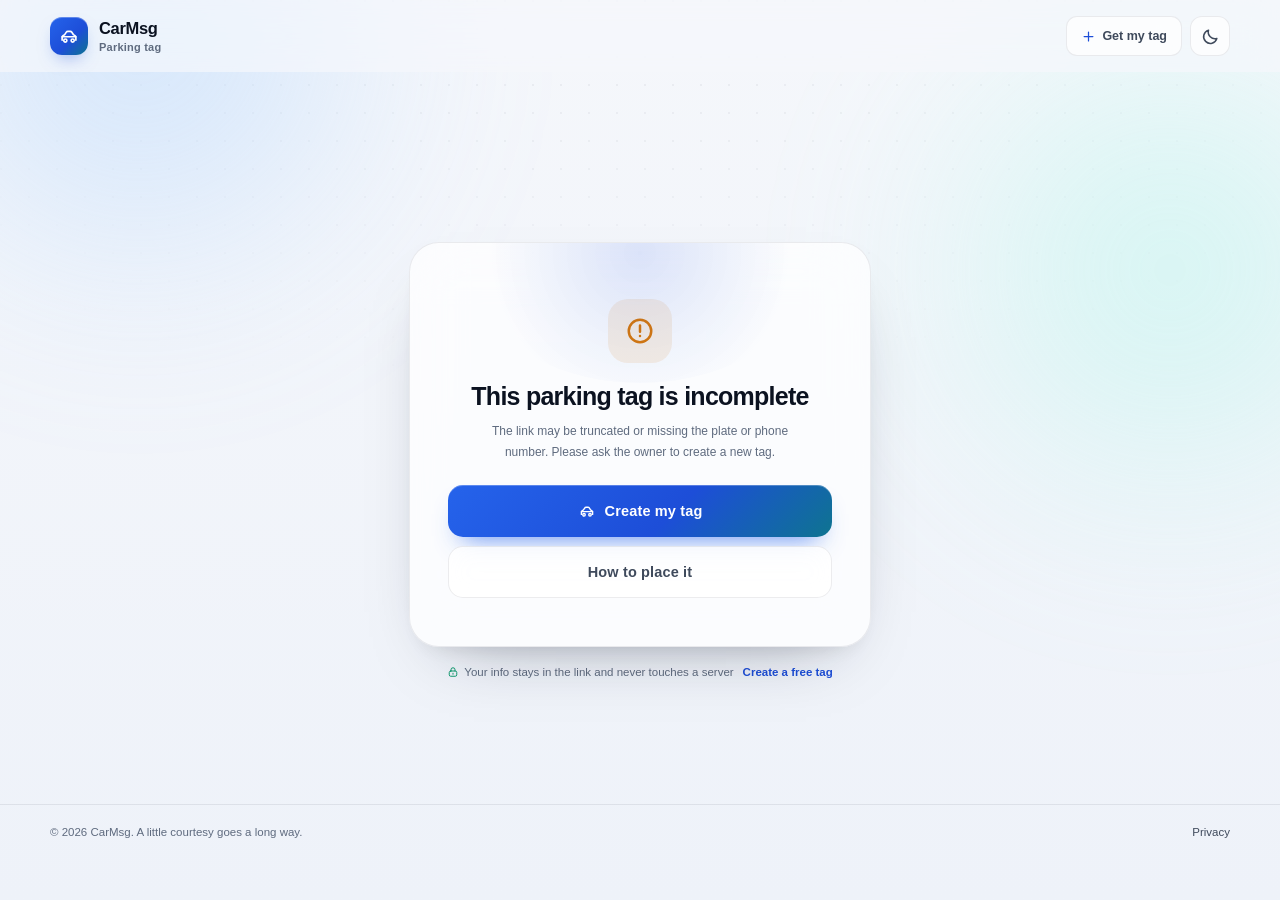
==== commit 5aa2b761: "feat: global phone and plate support with bilingual UI - add searchable country picker and libphonen" ====
--- a/view.html
+++ b/view.html
@@ -1,15 +1,15 @@
 <!DOCTYPE html>
-<html lang="zh-CN">
+<html lang="en">
 <head>
   <meta charset="UTF-8">
   <meta name="viewport" content="width=device-width, initial-scale=1, viewport-fit=cover">
   <meta name="format-detection" content="telephone=no">
-  <title>联系车主 · CarMsg 挪车码</title>
-  <meta name="description" content="通过 CarMsg 挪车码联系车主。号码仅保存在链接中，不经过服务器。">
+  <title>Contact the owner · CarMsg</title>
+  <meta name="description" content="Contact the car owner through a CarMsg parking tag. The number stays in the link and never touches a server.">
   <meta name="robots" content="noindex, nofollow">
   <meta name="color-scheme" content="light dark">
   <meta name="apple-mobile-web-app-capable" content="yes">
-  <meta name="apple-mobile-web-app-title" content="CarMsg 挪车码">
+  <meta name="apple-mobile-web-app-title" content="CarMsg">
   <meta name="theme-color" id="metaThemeColor" content="#f5f7fb">
   <meta name="referrer" content="no-referrer">
   <meta http-equiv="Content-Security-Policy" content="default-src 'self'; base-uri 'self'; form-action 'self'; img-src 'self' data: blob:; style-src 'self' 'unsafe-inline'; script-src 'self'; connect-src 'self'; font-src 'self'; object-src 'none'; media-src 'none'">
@@ -19,11 +19,14 @@
   <link rel="stylesheet" href="assets/css/base.css">
   <link rel="stylesheet" href="assets/css/view.css">
   <script src="assets/js/theme.js"></script>
+  <script defer src="assets/js/libphonenumber.js"></script>
+  <script defer src="assets/js/countries.js"></script>
+  <script defer src="assets/js/i18n.js"></script>
   <script defer src="assets/js/common.js"></script>
   <script defer src="assets/js/view.js"></script>
 </head>
 <body>
-  <a class="skip-link" href="#contactMain">跳到联系车主</a>
+  <a class="skip-link" href="#contactMain" data-i18n="page.skip">Skip to contact</a>
 
   <div class="page-bg" aria-hidden="true">
     <span class="orb orb-a"></span>
@@ -99,16 +102,16 @@
         <span class="brand-mark"><svg aria-hidden="true"><use href="#i-car"></use></svg></span>
         <span class="brand-copy">
           <span class="brand-name">CarMsg</span>
-          <span class="brand-sub">挪车二维码</span>
+          <span class="brand-sub" data-i18n="brand.sub">Parking tag</span>
         </span>
-        <span class="sr-only">首页</span>
+        <span class="sr-only" data-i18n="header.home">Home</span>
       </a>
       <div class="header-actions">
-        <a class="header-cta" href="./" aria-label="我也要一张挪车码">
+        <a class="header-cta" href="./" aria-label="Create my own parking tag" data-i18n-aria-label="header.ctaAria">
           <svg aria-hidden="true"><use href="#i-plus"></use></svg>
-          <span>我也要一张</span>
+          <span data-i18n="header.cta">Get my tag</span>
         </a>
-        <button class="icon-btn theme-toggle" type="button" data-theme-toggle aria-label="切换到深色模式" aria-pressed="false" title="切换到深色模式">
+        <button class="icon-btn theme-toggle" type="button" data-theme-toggle aria-label="Switch to dark mode" aria-pressed="false" title="Switch to dark mode" data-theme-label-dark="Switch to dark mode" data-theme-label-light="Switch to light mode">
           <svg class="icon-moon" aria-hidden="true"><use href="#i-moon"></use></svg>
           <svg class="icon-sun" aria-hidden="true"><use href="#i-sun"></use></svg>
         </button>
@@ -121,9 +124,9 @@
       <svg class="contact-watermark" aria-hidden="true"><use href="#i-car"></use></svg>
 
       <div class="contact-hero">
-        <h1 class="plate-hero" id="contactTitle"><span id="plateText">粤B12345</span></h1>
-        <p class="contact-sub">方便的话，请尽快联系车主挪车。</p>
-        <p class="contact-owner" id="ownerLine" hidden>车主：<strong id="ownerText"></strong></p>
+        <h1 class="plate-hero" id="contactTitle"><span class="plate-cc" id="plateCC" hidden></span><span id="plateText">ABC 123</span></h1>
+        <p class="contact-sub" data-i18n="contact.sub">Please contact the owner as soon as possible.</p>
+        <p class="contact-owner" id="ownerLine" hidden><span data-i18n="contact.ownerLabel">Owner:</span> <strong id="ownerText"></strong></p>
         <blockquote class="owner-note" id="noteBlock" hidden>
           <svg aria-hidden="true"><use href="#i-quote"></use></svg>
           <p id="noteText"></p>
@@ -133,22 +136,22 @@
       <div class="contact-divider" aria-hidden="true"></div>
 
       <div class="phone-section">
-        <span class="phone-label">车主电话</span>
+        <span class="phone-label" data-i18n="phone.label">Owner's phone</span>
         <div class="phone-row">
-          <span class="phone-text" id="phoneText" aria-live="polite">138 **** 5678</span>
-          <button class="phone-reveal" type="button" id="revealBtn" aria-label="显示完整号码" aria-pressed="false" title="显示完整号码">
+          <span class="phone-text" id="phoneText" aria-live="polite">+1 415 *** 1234</span>
+          <button class="phone-reveal" type="button" id="revealBtn" aria-label="Show full number" aria-pressed="false" title="Show full number" data-i18n-aria-label="phone.show" data-i18n-title="phone.show">
             <svg class="icon-eye" aria-hidden="true"><use href="#i-eye"></use></svg>
             <svg class="icon-eye-off" aria-hidden="true"><use href="#i-eye-off"></use></svg>
           </button>
         </div>
-        <p class="phone-hint">为保护隐私，号码默认脱敏显示</p>
+        <p class="phone-hint" data-i18n="phone.hint">Partially hidden to protect privacy</p>
       </div>
 
       <a class="call-button" id="callBtn" href="#">
         <span class="call-icon"><svg aria-hidden="true"><use href="#i-phone"></use></svg></span>
         <span class="call-copy">
-          <strong>拨打电话</strong>
-          <small>直接呼叫车主</small>
+          <strong data-i18n="call.title">Call the owner</strong>
+          <small data-i18n="call.sub">Tap to call directly</small>
         </span>
         <svg class="call-arrow" aria-hidden="true"><use href="#i-arrow-right"></use></svg>
       </a>
@@ -156,66 +159,66 @@
       <div class="secondary-actions">
         <a class="action-tile" id="smsBtn" href="#">
           <svg aria-hidden="true"><use href="#i-message"></use></svg>
-          <span>发短信</span>
+          <span data-i18n="actions.sms">Text</span>
         </a>
         <button class="action-tile" type="button" id="copyBtn">
           <svg aria-hidden="true"><use href="#i-copy"></use></svg>
-          <span>复制号码</span>
+          <span data-i18n="actions.copy">Copy number</span>
         </button>
         <button class="action-tile" type="button" id="vcardBtn">
           <svg aria-hidden="true"><use href="#i-user-plus"></use></svg>
-          <span>存联系人</span>
+          <span data-i18n="actions.vcard">Save contact</span>
         </button>
       </div>
 
       <div class="sms-section">
         <div class="sms-head">
-          <span>快捷短信</span>
-          <small>选一句，发送时自动填好</small>
+          <span data-i18n="sms.head">Quick message</span>
+          <small data-i18n="sms.hint">Pick one and it fills in automatically</small>
         </div>
-        <div class="sms-chips" id="smsChips" role="group" aria-label="短信模板">
-          <button class="sms-chip is-active" type="button" data-template="0" aria-pressed="true">挡住我了</button>
-          <button class="sms-chip" type="button" data-template="1" aria-pressed="false">占用车位</button>
-          <button class="sms-chip" type="button" data-template="2" aria-pressed="false">车窗未关</button>
-          <button class="sms-chip" type="button" data-template="3" aria-pressed="false">车灯未关</button>
+        <div class="sms-chips" id="smsChips" role="group" aria-label="Message templates" data-i18n-aria-label="sms.templates">
+          <button class="sms-chip is-active" type="button" data-template="0" aria-pressed="true" data-i18n="sms.chip0">Blocking my car</button>
+          <button class="sms-chip" type="button" data-template="1" aria-pressed="false" data-i18n="sms.chip1">In my space</button>
+          <button class="sms-chip" type="button" data-template="2" aria-pressed="false" data-i18n="sms.chip2">Window open</button>
+          <button class="sms-chip" type="button" data-template="3" aria-pressed="false" data-i18n="sms.chip3">Lights on</button>
         </div>
-        <p class="sms-preview"><span class="sms-preview-label">短信内容</span><span id="smsPreviewText" aria-live="polite"></span></p>
+        <p class="sms-preview"><span class="sms-preview-label" data-i18n="sms.label">Message</span><span id="smsPreviewText" aria-live="polite"></span></p>
       </div>
 
       <div class="contact-tips">
         <svg aria-hidden="true"><use href="#i-shield"></use></svg>
-        <p><strong>请文明沟通。</strong>恶意骚扰、辱骂或频繁呼叫可能承担法律责任。本页面信息由车主自行提供。</p>
+        <p><strong data-i18n="tips.strong">Please be considerate.</strong> <span data-i18n="tips.text">Harassment or repeated calls may have legal consequences. This information was provided by the car owner.</span></p>
       </div>
     </section>
 
     <section class="contact-card error-card" id="errorCard" aria-labelledby="errorTitle" hidden>
       <span class="error-icon"><svg aria-hidden="true"><use href="#i-alert"></use></svg></span>
-      <h1 id="errorTitle">这个挪车码不完整</h1>
-      <p id="errorText">链接可能被截断，或参数已经失效。请让车主重新生成一张挪车码。</p>
+      <h1 id="errorTitle" data-i18n="error.title">This parking tag is incomplete</h1>
+      <p id="errorText" data-i18n="error.missing">The link may be truncated or missing the plate or phone number. Please ask the owner to create a new tag.</p>
       <div class="error-actions">
         <a class="btn btn-primary" href="./">
-          <svg aria-hidden="true"><use href="#i-car"></use></svg>生成我的挪车码
+          <svg aria-hidden="true"><use href="#i-car"></use></svg><span data-i18n="error.cta">Create my tag</span>
         </a>
-        <a class="btn btn-ghost" href="./#guide">了解怎么贴</a>
+        <a class="btn btn-ghost" href="./#guide" data-i18n="error.guide">How to place it</a>
       </div>
     </section>
 
     <div class="contact-footer-note">
       <svg aria-hidden="true"><use href="#i-lock"></use></svg>
-      <span>信息仅保存在链接中，不经过服务器</span>
-      <a href="./">免费生成挪车码</a>
+      <span data-i18n="footer.info">Your info stays in the link and never touches a server</span>
+      <a href="./" data-i18n="footer.cta">Create a free tag</a>
     </div>
   </main>
 
   <footer class="view-footer">
     <div class="container">
-      <p>© <span data-year>2026</span> CarMsg 挪车码。用一点分寸感，让城市更顺畅。</p>
-      <p><a href="./#privacy">隐私说明</a></p>
+      <p id="footerCopy">© <span data-year>2026</span> CarMsg. A little courtesy goes a long way.</p>
+      <p><a href="./#privacy" data-i18n="footer.privacy">Privacy</a></p>
     </div>
   </footer>
 
   <noscript>
-    <div class="noscript-card">请启用 JavaScript，才能读取车主的联系信息。</div>
+    <div class="noscript-card" data-i18n="noscript">Enable JavaScript to read the owner's contact details.</div>
   </noscript>
 </body>
 </html>
--- a/assets/css/base.css
+++ b/assets/css/base.css
@@ -375,6 +375,44 @@
   gap: 8px;
 }
 
+.ui-lang-switch {
+  display: inline-flex;
+  align-items: center;
+  gap: 2px;
+  padding: 2px;
+  border: 1px solid var(--border);
+  border-radius: 12px;
+  background: var(--surface);
+  -webkit-backdrop-filter: blur(12px);
+  backdrop-filter: blur(12px);
+}
+
+.ui-lang-btn {
+  display: grid;
+  place-items: center;
+  min-width: 32px;
+  height: 34px;
+  padding: 0 5px;
+  border-radius: 9px;
+  color: var(--muted);
+  font-size: 11px;
+  font-weight: 700;
+  letter-spacing: 0.04em;
+  line-height: 1;
+  transition: color 0.18s ease, background-color 0.18s ease, box-shadow 0.18s ease;
+}
+
+.ui-lang-btn:hover {
+  background: var(--surface-2);
+  color: var(--text);
+}
+
+.ui-lang-btn[aria-pressed="true"] {
+  background: var(--surface-strong);
+  box-shadow: var(--shadow-sm);
+  color: var(--text);
+}
+
 .icon-btn {
   display: grid;
   position: relative;
@@ -1226,3 +1264,17 @@
     margin-top: 20px;
   }
 }
+
+@media (max-width: 360px) {
+  .header-inner {
+    gap: 8px;
+  }
+
+  .header-actions {
+    gap: 6px;
+  }
+
+  .ui-lang-btn {
+    min-width: 29px;
+  }
+}
--- a/assets/css/view.css
+++ b/assets/css/view.css
@@ -124,6 +124,40 @@
   white-space: nowrap;
 }
 
+.plate-hero .plate-cc {
+  display: none;
+}
+
+.plate-hero.is-intl {
+  gap: 12px;
+  overflow: hidden;
+  padding: 0 18px 0 0;
+  background: linear-gradient(180deg, #111827 0%, #1f2937 100%);
+  box-shadow: 0 16px 30px -16px rgba(15, 23, 42, 0.85), 0 0 0 1px rgba(15, 23, 42, 0.2),
+    inset 0 0 0 1px rgba(255, 255, 255, 0.08);
+}
+
+.plate-hero.is-intl .plate-cc {
+  display: inline-flex;
+  align-self: stretch;
+  align-items: center;
+  padding: 0 9px;
+  background: #1d4ed8;
+  color: #fff;
+  font-size: 12px;
+  font-weight: 700;
+  letter-spacing: 0.08em;
+}
+
+.plate-hero.is-intl .plate-text {
+  padding: 5px 0 6px;
+}
+
+.plate-hero.is-long {
+  font-size: clamp(20px, 6vw, 28px);
+  letter-spacing: 0.04em;
+}
+
 .contact-sub {
   color: var(--muted);
   font-size: 12.5px;
@@ -197,12 +231,19 @@
 }
 
 .phone-text {
+  max-width: 100%;
   color: var(--text);
   font-family: var(--font-mono);
   font-size: 20px;
   font-weight: 600;
   font-variant-numeric: tabular-nums;
   letter-spacing: 0.05em;
+  overflow-wrap: anywhere;
+}
+
+.phone-text.is-long {
+  font-size: 16px;
+  letter-spacing: 0.02em;
 }
 
 .phone-reveal {
@@ -378,9 +419,10 @@
 
 .sms-head {
   display: flex;
+  flex-wrap: wrap;
   align-items: baseline;
   justify-content: space-between;
-  gap: 10px;
+  gap: 3px 10px;
   margin-bottom: 9px;
 }
 
@@ -656,6 +698,10 @@
     font-size: 19px;
   }
 
+  .phone-text.is-long {
+    font-size: 14px;
+  }
+
   .call-button {
     min-height: 62px;
   }
